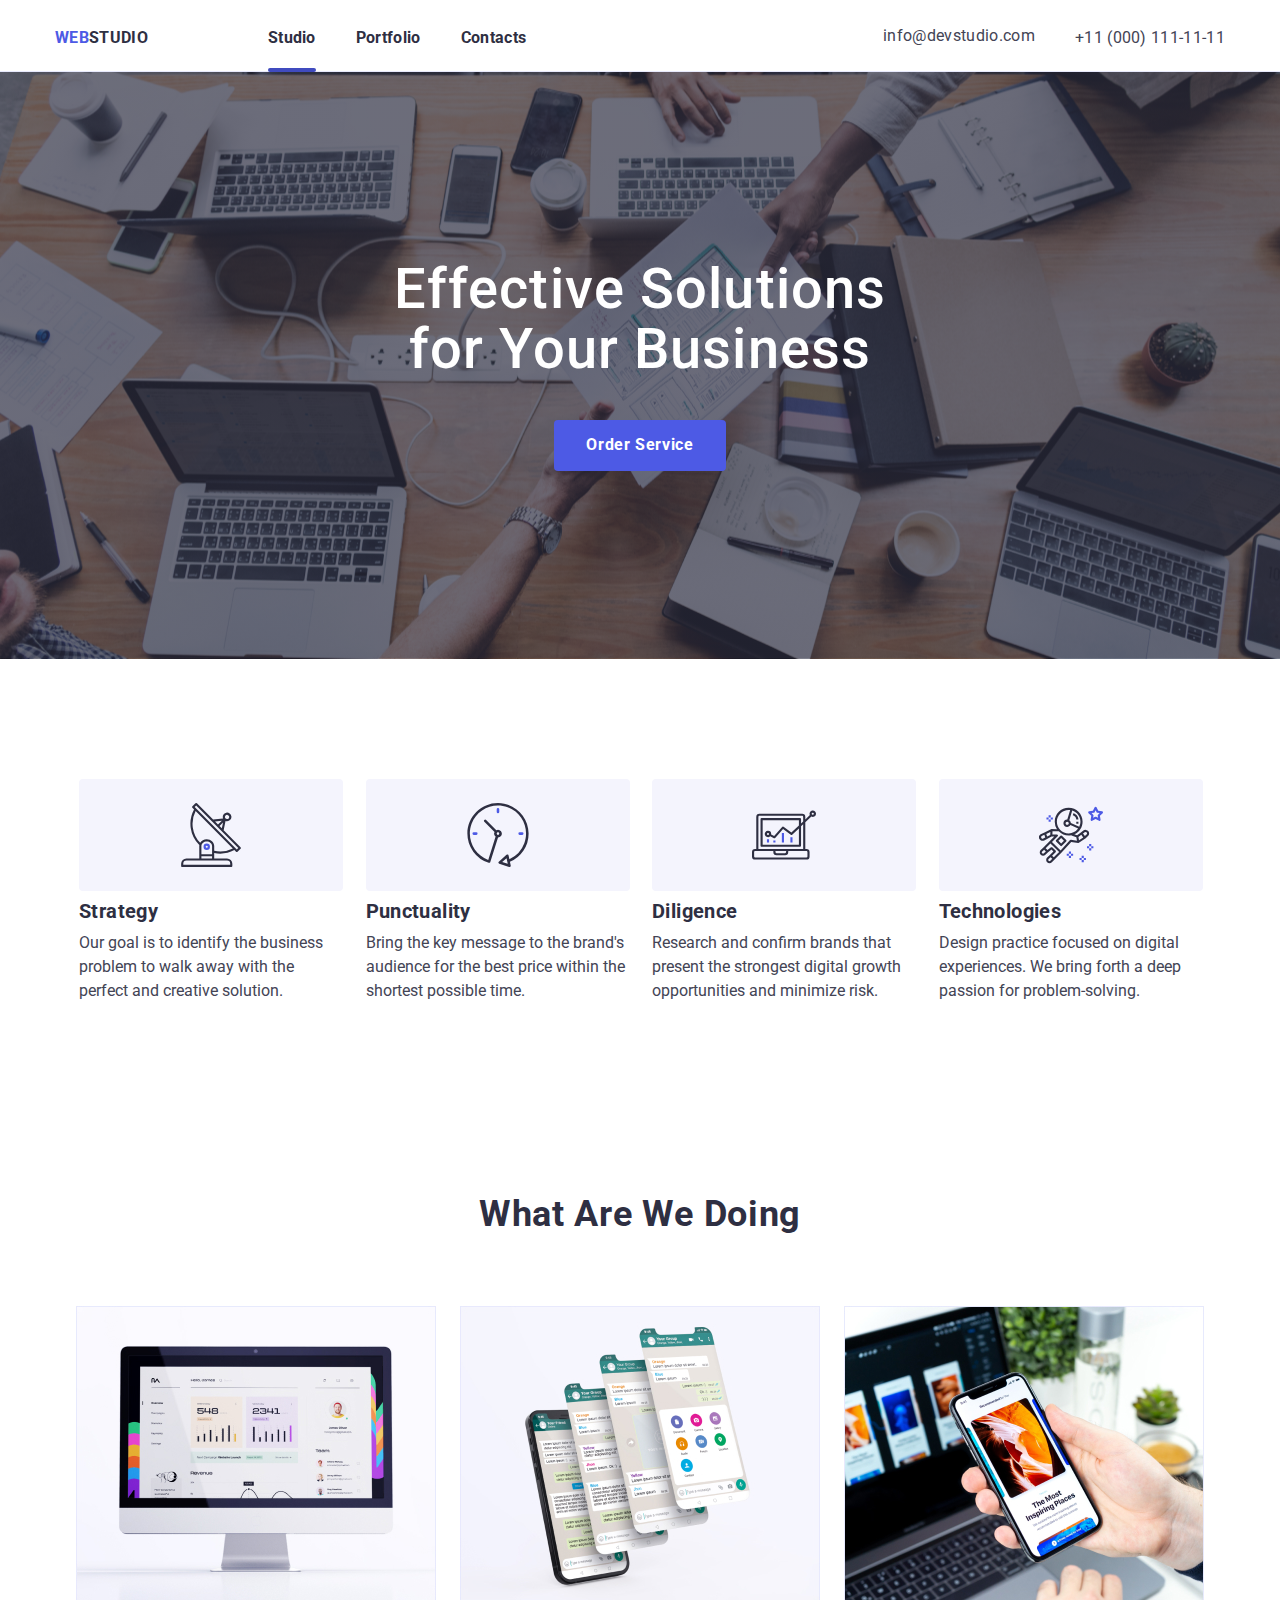
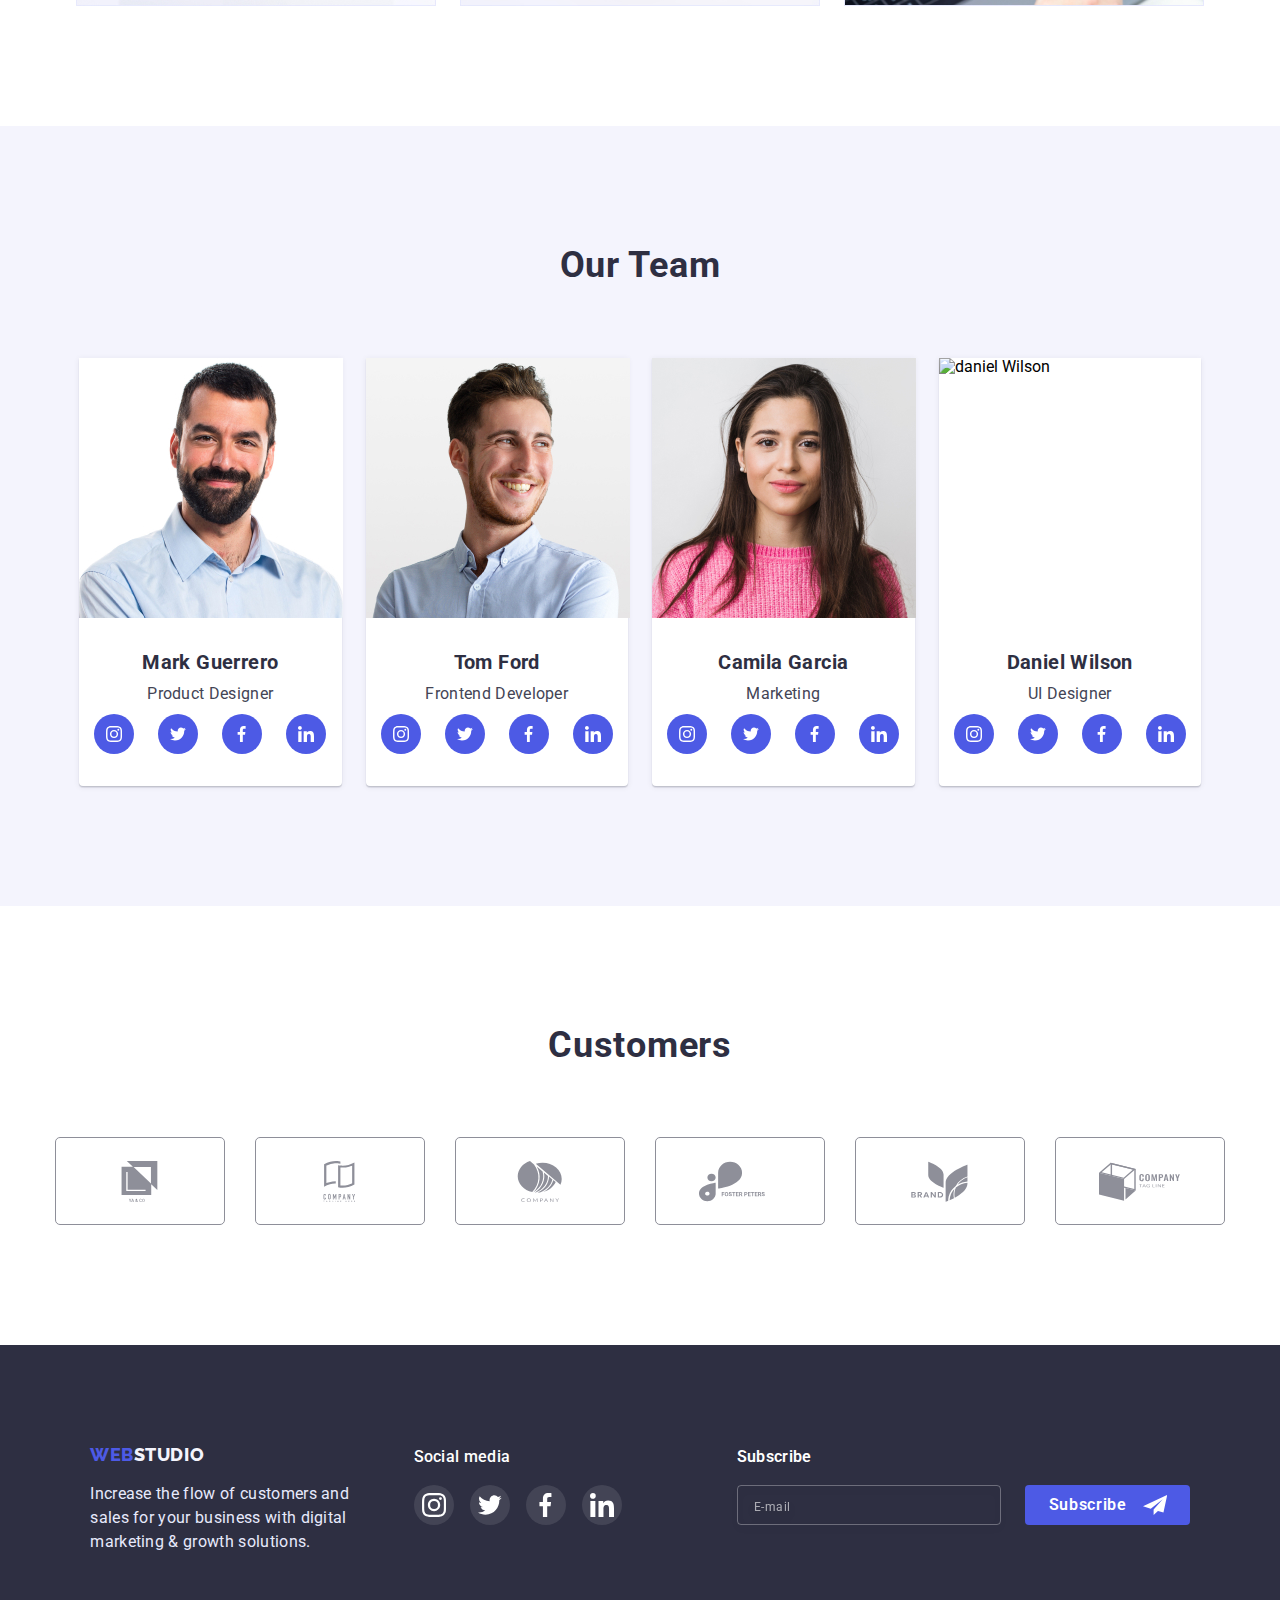
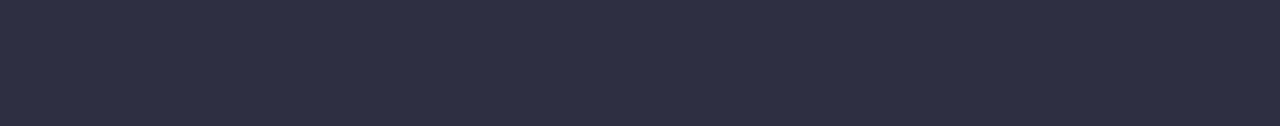
==== index.html @ 5bce0522 "add.html" ====
<!DOCTYPE html>
<html lang="en">
  <head>
    <meta charset="UTF-8" />
    <meta http-equiv="X-UA-Compatible" content="IE=edge" />
    <meta name="viewport" content="width=device-width, initial-scale=1.0" />
    <title>Web Studio</title>
    <link rel="preconnect" href="https://fonts.googleapis.com" />
    <link rel="preconnect" href="https://fonts.gstatic.com" crossorigin />
    <link
      href="https://fonts.googleapis.com/css2?family=Raleway:wght@800&family=Roboto:wght@400;500;700;900&display=swap"
      rel="stylesheet"
    />
    <link
      rel="stylesheet"
      href="https://cdnjs.cloudflare.com/ajax/libs/modern-normalize/1.1.0/modern-normalize.min.css"
    />
    <link rel="stylesheet" href="./css/styles.css" />
    <link rel="stylesheet" href="./css/mobile.css" />
    <link rel="stylesheet" href="./css/tablet.css" />
    <link rel="stylesheet" href="./css/desktop.css" />
  </head>
  <body>

    <header class="header">
      <div class="container">
        <nav class="header-navigation">
          <a class="header-link link" href="">
            <span class="header-word">WEB</span>STUDIO</a
          >
          <ul class="header-list">
            <li class="header-item">
              <a class="header-link current" href="./index.html">Studio</a>
            </li>
            <li class="h-item">
              <a class="header-link" href="./portfolio.html">Portfolio</a>
            </li>
            <li class="header-items">
              <a class="header-link" href="">Contacts</a>
            </li>
          </ul>
        </nav>
        <ul class="header-list-contact">
          <li class="header-phone">
            <a class="header-mail" href="mailto:info@devstudio.com"
              >info@devstudio.com</a
            >
          </li>
          <li class="tel">
            <a class="header-tel" href="tel:+11(000)1111111"
              >+11 (000) 111-11-11</a
            >
          </li>
        </ul>

        <button type="button" class="menu-open" data-menu-open>
          <svg class="menu-open-icon" width="32" height="22">
            <use href="./img/icons.svg#icon-hamb"></use>
          </svg>
        </button>
      </div>

      <div class="mob-menu is-hidden" data-menu>
        <div class="menu-container container">
          <div class="mob-menu-top">
        <button type="button" class="menu-close" data-menu-close>
          <svg class="menu-close-icon" width="8" height="8">
            <use href="./img/icons.svg#icon-close"></use>
          </svg>
        </button>
        <nav>
        <ul class="mob-menu-list">
          <li class="mob-menu-item">
            <a class="mob-menu-link current" href="./index.html">Studio</a>
          </li>
          <li class="mob-menu-item">
            <a class="mob-menu-link" href="./portfolio.html">Portfolio</a>
          </li>
          <li class="mob-menu-items">
            <a class="mob-menu-link" href="">Contacts</a>
          </li>
        </ul>
      </nav>
    </div>

    <div class="mob-menu-bottom">
      <a class="mob-menu-tel" href="tel:+11(000)1111111"
      >+11 (000) 111-11-11</a
    >
            <a class="mob-menu-mail" href="mailto:info@devstudio.com"
              >info@devstudio.com</a
            >
          
            
            <ul class="mob-soc-list list">
              <li class="mob-soc-item">
                <a href="" class="mob-soc-link link">
                  <svg class="mob-soc-icon" width="24" height="24">
                    <use href="./img/icons.svg#icon-instagram"></use>
                  </svg>
                </a>
              </li>
              <li class="mob-soc-item">
                <a href="" class="mob-soc-link link">
                  <svg class="mob-soc-icon" width="24" height="24">
                    <use href="./img/icons.svg#icon-twitter"></use>
                  </svg>
                </a>
              </li>
              <li class="mob-soc-item">
                <a href="" class="mob-soc-link link">
                  <svg class="mob-soc-icon" width="24" height="24">
                    <use href="./img/icons.svg#icon-facebook"></use>
                  </svg>
                </a>
              </li>
              <li class="mob-soc-item">
                <a href="" class="mob-soc-link link">
                  <svg class="mob-soc-icon" width="24" height="24">
                    <use href="./img/icons.svg#icon-linkedin"></use>
                  </svg>
                </a>
              </li>
            </ul>
          </div>
      </div>
      </div>
    </header>

    <main class="main">
      <section class="main-section">
        <div class="container">
          <h1 class="main-title">Effective Solutions for Your Business</h1>
          <button class="main-button" type="button" data-modal-open>
            Order Service
          </button>
        </div>
      </section>

      <section class="section">
        <div class="container">
          <ul class="section-list">
            <li class="section-item">
              <div class="skills-icon-bg">
                <svg class="skills-icon" width="64" height="64">
                  <use href="./img/icons.svg#icon-antena"></use>
                </svg>
              </div>
              <h2 class="section-title">Strategy</h2>
              <p class="section-paragraph">
                Our goal is to identify the business problem to walk away with
                the perfect and creative solution.
              </p>
            </li>

            <li class="section-item">
              <div class="skills-icon-bg">
                <svg class="skills-icon" width="64" height="64">
                  <use href="./img/icons.svg#icon-clock"></use>
                </svg>
              </div>
              <h2 class="section-title">Punctuality</h2>
              <p class="section-paragraph">
                Bring the key message to the brand's audience for the best price
                within the shortest possible time.
              </p>
            </li>

            <li class="section-item">
              <div class="skills-icon-bg">
                <svg class="skills-icon" width="64" height="64">
                  <use href="./img/icons.svg#icon-diagram"></use>
                </svg>
              </div>
              <h2 class="section-title">Diligence</h2>
              <p class="section-paragraph">
                Research and confirm brands that present the strongest digital
                growth opportunities and minimize risk.
              </p>
            </li>

            <li class="section-item">
              <div class="skills-icon-bg">
                <svg class="skills-icon" width="64" height="64">
                  <use href="./img/icons.svg#icon-astronaut"></use>
                </svg>
              </div>
              <h2 class="section-title">Technologies</h2>
              <p class="section-paragraph">
                Design practice focused on digital experiences. We bring forth a
                deep passion for problem-solving.
              </p>
            </li>
          </ul>
        </div>
      </section>

      <section class="about">
        <div class="container">
          <h2 class="title">What are we doing</h2>
          <ul class="about-list">
            <li>
              <img
                src="./img/img1/laptop.jpg"
                alt="laptop"

                srcset="./img/img1/laptop.jpg 1x,
                ./img/imglap2x/laptop2x.jpg 2x "

                width="360"
                height="300"
              />
            </li>

            <li>
              <img
                src="./img/img2/phone.jpg"
                alt="phone"

                srcset="./img/img2/phone.jpg 1x, 
                ./img/imglap2x/mess2x.jpg 2x "

                width="360"
                height="300"
              />
            </li>

            <li>
              <img
                src="./img/img3/hand.jpg"
                alt="hand"

                srcset="./img/img3/hand.jpg 1x, 
                ./img/imglap2x/phone2x.jpg 2x "

                width="360"
                height="300"
              />
            </li>
          </ul>
        </div>
      </section>

      <section class="team">
        <div class="container">
          <h2 class="title">Our team</h2>
          <ul class="list-team">
            <li class="list-item">
              <img
                src="./img/img4/img.jpg"
                alt="Mark Guerrero"

                srcset="./img/img4/img.jpg 1x, 
                ./img/imglap2x/mark-lap2x.jpg 2x "

                width="264"
                height="260"
              />
              <div class="squady">
                <h3 class="title-item">Mark Guerrero</h3>
                <p class="title-paragraph">Product Designer</p>
                <ul class="messenger-list list">
                  <li class="messenger-item">
                    <a href="" class="messenger-link link">
                      <svg class="messenger-icon" width="16" height="16">
                        <use href="./img/icons.svg#icon-instagram"></use>
                      </svg>
                    </a>
                  </li>
                  <li class="messenger-item">
                    <a href="" class="messenger-link link">
                      <svg class="messenger-icon" width="16" height="16">
                        <use href="./img/icons.svg#icon-twitter"></use>
                      </svg>
                    </a>
                  </li>
                  <li class="messenger-item">
                    <a href="" class="messenger-link link">
                      <svg class="messenger-icon" width="16" height="16">
                        <use href="./img/icons.svg#icon-facebook"></use>
                      </svg>
                    </a>
                  </li>
                  <li class="messenger-item">
                    <a href="" class="messenger-link link">
                      <svg class="messenger-icon" width="16" height="16">
                        <use href="./img/icons.svg#icon-linkedin"></use>
                      </svg>
                    </a>
                  </li>
                </ul>
              </div>
            </li>

            <li class="list-item">
              <img
                src="./img/img5/img.jpg"
                alt="Tom Ford"

                srcset="./img/img5/img.jpg 1x, 
                ./img/imglap2x/tom-lap2x.jpg 2x "

                width="264"
                height="260"
              />
              <div class="squady">
                <h3 class="title-item">Tom Ford</h3>
                <p class="title-paragraph">Frontend Developer</p>
                <ul class="messenger-list list">
                  <li class="messenger-item">
                    <a href="" class="messenger-link link">
                      <svg class="messenger-icon" width="16" height="16">
                        <use href="./img/icons.svg#icon-instagram"></use>
                      </svg>
                    </a>
                  </li>
                  <li class="messenger-item">
                    <a href="" class="messenger-link link">
                      <svg class="messenger-icon" width="16" height="16">
                        <use href="./img/icons.svg#icon-twitter"></use>
                      </svg>
                    </a>
                  </li>
                  <li class="messenger-item">
                    <a href="" class="messenger-link link">
                      <svg class="messenger-icon" width="16" height="16">
                        <use href="./img/icons.svg#icon-facebook"></use>
                      </svg>
                    </a>
                  </li>
                  <li class="messenger-item">
                    <a href="" class="messenger-link link">
                      <svg class="messenger-icon" width="16" height="16">
                        <use href="./img/icons.svg#icon-linkedin"></use>
                      </svg>
                    </a>
                  </li>
                </ul>
              </div>
            </li>

            <li class="list-item">
              <img
                src="./img/img6/img.jpg"
                alt="Camila Garcia"

                srcset="./img/img6/img.jpg 1x, 
                ./img/imglap2x/camila-lap2x.jpg 2x "

                width="264"
                height="260"
              />
              <div class="squady">
                <h3 class="title-item">Camila Garcia</h3>
                <p class="title-paragraph">Marketing</p>
                <ul class="messenger-list list">
                  <li class="messenger-item">
                    <a href="" class="messenger-link link">
                      <svg class="messenger-icon" width="16" height="16">
                        <use href="./img/icons.svg#icon-instagram"></use>
                      </svg>
                    </a>
                  </li>
                  <li class="messenger-item">
                    <a href="" class="messenger-link link">
                      <svg class="messenger-icon" width="16" height="16">
                        <use href="./img/icons.svg#icon-twitter"></use>
                      </svg>
                    </a>
                  </li>
                  <li class="messenger-item">
                    <a href="" class="messenger-link link">
                      <svg class="messenger-icon" width="16" height="16">
                        <use href="./img/icons.svg#icon-facebook"></use>
                      </svg>
                    </a>
                  </li>
                  <li class="messenger-item">
                    <a href="" class="messenger-link link">
                      <svg class="messenger-icon" width="16" height="16">
                        <use href="./img/icons.svg#icon-linkedin"></use>
                      </svg>
                    </a>
                  </li>
                </ul>
              </div>
            </li>

            <li class="list-item">
              <img
                src="./img/img7/img-2.jpg"
                alt="daniel Wilson"

                srcset="./img/img7/img.jpg 1x, 
                ./img/imglap2x/daniel-lap2x.jpg 2x "

                width="264"
                height="260"
              />
              <div class="squady">
                <h3 class="title-item">Daniel Wilson</h3>
                <p class="title-paragraph">UI Designer</p>
                <ul class="messenger-list list">
                  <li class="messenger-item">
                    <a href="" class="messenger-link link">
                      <svg class="messenger-icon" width="16" height="16">
                        <use href="./img/icons.svg#icon-instagram"></use>
                      </svg>
                    </a>
                  </li>
                  <li class="messenger-item">
                    <a href="" class="messenger-link link">
                      <svg class="messenger-icon" width="16" height="16">
                        <use href="./img/icons.svg#icon-twitter"></use>
                      </svg>
                    </a>
                  </li>
                  <li class="messenger-item">
                    <a href="" class="messenger-link link">
                      <svg class="messenger-icon" width="16" height="16">
                        <use href="./img/icons.svg#icon-facebook"></use>
                      </svg>
                    </a>
                  </li>
                  <li class="messenger-item">
                    <a href="" class="messenger-link link">
                      <svg class="messenger-icon" width="16" height="16">
                        <use href="./img/icons.svg#icon-linkedin"></use>
                      </svg>
                    </a>
                  </li>
                </ul>
              </div>
            </li>
          </ul>
        </div>
      </section>
      <section class="customers">
        <div class="container">
          <h2 class="title">Customers</h2>
          <ul class="customers-list list">
            <li class="customers-item">
              <a href="" class="customers-link link">
                <svg class="customers-icon" width="104" height="56">
                  <use href="./img/icons.svg#icon-customers1"></use>
                </svg>
              </a>
            </li>
            <li class="customers-item">
              <a href="" class="customers-link link">
                <svg class="customers-icon" width="104" height="56">
                  <use href="./img/icons.svg#icon-customers2"></use>
                </svg>
              </a>
            </li>
            <li class="customers-item">
              <a href="" class="customers-link link">
                <svg class="customers-icon" width="104" height="56">
                  <use href="./img/icons.svg#icon-customers3"></use>
                </svg>
              </a>
            </li>
            <li class="customers-item">
              <a href="" class="customers-link link">
                <svg class="customers-icon" width="104" height="56">
                  <use href="./img/icons.svg#icon-customers4"></use>
                </svg>
              </a>
            </li>
            <li class="customers-item">
              <a href="" class="customers-link link">
                <svg class="customers-icon" width="104" height="56">
                  <use href="./img/icons.svg#icon-customers5"></use>
                </svg>
              </a>
            </li>
            <li class="customers-item">
              <a href="" class="customers-link link">
                <svg class="customers-icon" width="104" height="56">
                  <use href="./img/icons.svg#icon-customers6"></use>
                </svg>
              </a>
            </li>
          </ul>
        </div>
      </section>
    </main>

    <footer class="footer">
      <div class="container footer-container">
        <div class="footer-content">
          <a class="footer-link link" href="">
            <span class="footer-word">WEB</span>STUDIO</a
          >
          <p class="footer-paragraph">
            Increase the flow of customers and sales for your business with
            digital marketing & growth solutions.
          </p>
        </div>

        <div class="footer-icon">
          <p class="footer-messenger-paragraph">Social media</p>
          <ul class="footer-messenger-list list">
            <li class="footer-messenger-item">
              <a href="" class="footer-messenger-link link">
                <svg class="footer-messenger-icon" width="24" height="24">
                  <use href="./img/icons.svg#icon-instagram"></use>
                </svg>
              </a>
            </li>
            <li class="footer-messenger-item">
              <a href="" class="footer-messenger-link link">
                <svg class="footer-messenger-icon" width="24" height="24">
                  <use href="./img/icons.svg#icon-twitter"></use>
                </svg>
              </a>
            </li>
            <li class="footer-messenger-item">
              <a href="" class="footer-messenger-link link">
                <svg class="footer-messenger-icon" width="24" height="24">
                  <use href="./img/icons.svg#icon-facebook"></use>
                </svg>
              </a>
            </li>
            <li class="footer-messenger-item">
              <a href="" class="footer-messenger-link link">
                <svg class="footer-messenger-icon" width="24" height="24">
                  <use href="./img/icons.svg#icon-linkedin"></use>
                </svg>
              </a>
            </li>
          </ul>
        </div>

        <form class="online-form">
          <p class="footer-input-paragraph">Subscribe</p>

          <div class="footer-btn">
          <input
            type="email"
            class="online-input"
            name="online-text"
            placeholder="E-mail"
            required
          />

          <button type="submit" class="online-button">
            Subscribe

            <svg class="footer-inprut-icon" width="24" height="24">
              <use href="./img/icons.svg#icon-send"></use>
            </svg>
          </button>
        </div>
        </form>
      </div>
    </footer>

    <div class="backdrop is-hidden" data-modal>
      <div class="modal">
        <button type="button" class="modal-close" data-modal-close>
          <svg class="backdrop-icon" width="8" height="8">
            <use href="./img/icons.svg#icon-close"></use>
          </svg>
        </button>

        <p class="modal-title">Leave your contacts and we will call you back</p>

        <form class="modal-form">
          <div class="modal-field">
            <label for="username" class="input-text">Name</label>
            <div class="input-wrap">
              <input
                type="text"
                class="modal-input"
                name="username"
                placeholder=""
                required
                id="username"
              />
              <svg class="input-icon" width="18" height="18">
                <use href="./img/icons.svg#icon-name"></use>
              </svg>
            </div>
          </div>

          <div class="modal-field">
            <label for="userphone" class="input-text">Phone</label>
            <div class="input-wrap">
              <input
                type="tel"
                class="modal-input"
                name="userphone"
                placeholder=""
                required
                id="userphone"
              />
              <svg class="input-icon" width="18" height="18">
                <use href="./img/icons.svg#icon-phone"></use>
              </svg>
            </div>
          </div>

          <div class="modal-field">
            <label for="usermail" class="input-text">Email</label>
            <div class="input-wrap">
              <input
                type="email"
                class="modal-input"
                name="usermail"
                placeholder=""
                id="usermail"
              />
              <svg class="input-icon" width="18" height="18">
                <use href="./img/icons.svg#icon-mail"></use>
              </svg>
            </div>
          </div>

          <label for="usermail" class="input-text">Comment</label>
          <textarea
            name="usercomment"
            id="usercomment"
            class="input-comment"
            placeholder="Text input"
          ></textarea>

          <input
            type="checkbox"
            name="privacy"
            id="privacy"
            value="true"
            class="input-check visually-hidden"
          />
          <label for="privacy" class="check-text">
            <span>
              <svg class="check-icon" width="10" height="8">
                <use href="./img/icons.svg#icon-mark"></use>
              </svg>
            </span>
            I accept the terms and conditions of the&nbsp;
            <a href="" class="input-href">Privacy Policy</a></label
          >

          <button type="submit" class="input-button">Send</button>
        </form>
      </div>
    </div>
    <script src="./js/modal.js"></script>
    <script src=".//js/menu.js"></script>
  </body>
</html>
---- css/styles.css ----
:root {
  --title-color: #2e2f42;
  --link-color: #4d5ae5;
  --main-color: #ffffff;
  --header-color: #434455;
  --background-color: #f4f4fd;
  --paragraph-color: #e7e9fc;
  --b-color: #404bbf;
}

body {
  font-family: "Roboto", sans-serif;
  background: var(--main-color);
}
h1,
h2,
h3,
h4,
h5,
h6,
p {
  margin: 0px;
}

ul,
ol,
li {
  margin: 0px;
  padding-left: 0px;
}
li {
  flex-basis: auto;
}
img {
  display: block;
}
.container {
  /* width: 1158px; */
  margin: 0 auto;
  padding: 0 15px;
}
.list {
  list-style: none;
  display: flex;
  justify-content: center;
  gap: 24px;
}
.snap {
  list-style: none;
  display: flex;
  justify-content: center;
  gap: 24px;
  margin-bottom: 72px;
}
.no-scrolle {
  overflow: hidden;
}

.link {
  /* margin-right: 76px; */
  text-decoration: none;
}

/* ------------Header-------------- */
.header {
  height: 72px;
  border: 0px;
  border-bottom: 1px solid var(--paragraph-color);
  padding-top: 24px;
  padding-bottom: 24px;
}
.header-navigation {
  margin-right: auto;
  display: flex;
  align-items: center;
}
.header > .container {
  display: flex;
  align-items: center;
}
.header-link {
  font-weight: 700;
  font-size: 16px;
  line-height: 1.5;
  letter-spacing: 0.02em;
  color: var(--title-color);
  display: flex;
  align-items: center;
  text-decoration: none;
  transition: color 250ms linear;
  position: relative;
}
.current {
  color: var(--b-color);
}
.header-link.current::after {
  content: "";
  position: absolute;
  width: 100%;
  height: 4px;
  background-color: var(--b-color);
  left: 0;
  bottom: -24px;
  border-radius: 2px;
}
.header-link:hover,
.header-link:focus {
  color: var(--link-color);
}
.header-word {
  color: var(--link-color);
}

.header-list {
  display: none;
}
.header-phone {
  display: none;
}
.tel {
  display: none;
}

.menu-open-icon {
  stroke: #2e2f42;
}
.menu-open {
  width: 32px;
  height: 22px;
  padding: 0;
  background-color: transparent;
  border: none;
}

/* ----------------mob-menu--------- */

.mob-menu {
  width: 100vw;
  height: 100vh;
  background-color: #fff;
  position: fixed;
  top: 0;
  z-index: 1;
  padding-top: 40px;
  padding-bottom: 40px;
  padding-left: 40px;
}
.menu-container {
  height: 100%;
  display: flex;
  flex-direction: column;
  justify-content: space-between;
  overflow: auto;
}
.menu-close {
  width: 24px;
  height: 24px;
  border-radius: 50%;
  background-color: #e7e9fc;
  border: 1px solid rgba(0, 0, 0, 0.1);
  display: flex;
  align-items: center;
  justify-content: center;
  margin-left: auto;
  margin-bottom: 16px;
}

.mob-menu-list {
  list-style: none;
}
.mob-menu-item:not(last-child) {
  margin-bottom: 40px;
}
.mob-menu-link {
  text-decoration: none;
  font-weight: 700;
  font-size: 36px;
  line-height: 1.11;
  letter-spacing: 0.02em;
  color: #2e2f42;
}
.mob-menu-items:hover {
  background-color: #4d5ae5;
}

.mob-menu-mail {
  font-weight: 500;
  font-size: 20px;
  line-height: calc(24 / 20);
  letter-spacing: 0.02em;
  color: #434455;
  margin-bottom: 48px;
  text-decoration: none;
}
.mob-menu-tel {
  font-weight: 700;
  font-size: 26px;
  line-height: calc(40 / 36);
  color: #4d5ae5;
  text-decoration: none;
  display: block;
  margin-bottom: 40px;
}
.mob-soc-list {
  margin-top: 48px;
  gap: 56px;
  justify-content: space-between;
}

.mob-soc-item {
  height: 27px;
}
.mob-soc-link {
  width: 100%;
  height: 100%;
  background-color: #4d5ae5;
  border-radius: 50%;
  display: flex;
  align-items: center;
  justify-content: center;
  transition: background-color 250ms linear;
}

.mob-soc-icon {
  height: 15px;
  fill: #f4f4fd;
}

/* ---------Main----------- */

.main-section {
  background: var(--title-color);
  background-image: linear-gradient(
      rgba(46, 47, 66, 0.7),
      rgba(46, 47, 66, 0.7)
    ),
    url(../img/imgmob/bag-mob.jpg);
  padding-top: 112px;
  padding-bottom: 112px;

  /* padding-top: 188px;
  padding-bottom: 188px; */
  background-repeat: no-repeat;
  background-position: center;
}

@media (min-device-pixel-ratio: 2),
  (min-resolution: 192dpi),
  (min-resolution: 2dppx) {
  .main-section {
    background-image: linear-gradient(
        rgba(46, 47, 66, 0.7),
        rgba(46, 47, 66, 0.7)
      ),
      url(../img/imgmob2x/bag-mob2x.jpg);
  }
}

.main-title {
  font-weight: 500;
  font-size: 29px;
  line-height: 1.11;
  /* font-size: 56px;
  line-height: 1.07; */
  text-align: center;
  letter-spacing: 0.02em;
  color: var(--main-color);
  margin-bottom: 72px;
  /* margin-bottom: 48px; */
  outline: 1px;
  max-width: 318px;
  /* max-width: 496px; */
  margin: 0 auto;
}
.main-button {
  font-family: inherit;
  font-weight: 700;
  font-size: 16px;
  line-height: 1.18;
  display: block;
  letter-spacing: 0.04em;
  cursor: pointer;
  color: var(--main-color);
  background: var(--link-color);
  border-radius: 4px;
  border: none;
  padding: 16px 32px;
  min-width: 170px;
  margin: 72px auto 0;
  transition: background-color 250ms linear;
}
.main-button:hover,
.main-button:focus {
  background-color: var(--b-color);
}

/* -----------Section------------ */

.section {
  padding-top: 96px;
  padding-bottom: 96px;
}
.section > .conteiner {
  width: 426px;
}
.section-list {
  list-style: none;
  display: flex;
  flex-wrap: wrap;
  justify-content: center;
  gap: 24px;
}
.section-item {
  width: 100%;
}

.section-title {
  font-weight: 700;
  font-size: 20px;
  line-height: 1.2;
  letter-spacing: 0.02em;
  color: var(--title-color);
  margin-bottom: 8px;
  text-align: center;
}
.section-paragraph:not(last-child) {
  font-size: 16px;
  line-height: 1.5;
  color: var(--header-color);
  display: flex;
  margin: 0 auto;
  margin-bottom: 72px;
}
.skills-icon-bg {
  background: var(--background-color);
  border-radius: 4px;
  width: 264px;
  height: 112px;
  gap: 24px;
  display: flex;
  align-items: center;
  justify-content: center;
  margin-bottom: 8px;
  display: none;
}

/* --------------About------------- */
.about {
  display: none;
  padding-top: 0px;
  padding-bottom: 120px;
}
.about-list {
  list-style: none;
  display: flex;
  justify-content: center;
  gap: 24px;
}

/* ---------------------Team----------------- */

.team {
  background: var(--background-color);
  list-style: none;
  padding-top: 96px;
  padding-bottom: 128px;
  /* padding-top: 120px;
  padding-bottom: 120px; */
}

.list-item {
  background-color: var(--main-color);
  list-style: none;
  box-shadow: 0px 1px 6px rgba(46, 47, 66, 0.08),
    0px 1px 1px rgba(46, 47, 66, 0.16), 0px 2px 1px rgba(46, 47, 66, 0.08);
  border-radius: 0px 0px 4px 4px;
  width: 100%;
}
.list-team {
  list-style: none;
  display: flex;
  flex-wrap: wrap;
  justify-content: center;
  gap: 24px;
}
.team > .container {
  width: 294px;
}
.squady {
  padding-top: 32px;
  padding-bottom: 32px;
}
.title {
  font-weight: 700;
  font-size: 36px;
  line-height: 1.1;
  text-align: center;
  letter-spacing: 0.02em;
  text-transform: capitalize;
  color: var(--title-color);
  margin-bottom: 72px;
  padding-left: 0px;
}
.title-item {
  font-weight: 700;
  font-size: 20px;
  line-height: 1.2;
  text-align: center;
  letter-spacing: 0.02em;
  color: var(--title-color);
}
.title-paragraph {
  font-size: 16px;
  line-height: 1.5;
  text-align: center;
  letter-spacing: 0.02em;
  color: var(--header-color);
  margin-top: 8px;
  margin-bottom: 8px;
}
.messenger-list {
  display: flex;
  justify-content: center;
  gap: 24px;
}
.messenger-item {
  width: 40px;
  height: 40px;
}
.messenger-link {
  width: 100%;
  height: 100%;
  background-color: var(--link-color);
  border-radius: 50%;
  display: flex;
  align-items: center;
  justify-content: center;
  transition: background-color 250ms linear;
}
.messenger-icon {
  fill: var(--main-color);
}
.messenger-link:hover,
.messenger-link:focus {
  background-color: var(--b-color);
}

/* ------------------Customers---------------- */

.customers {
  padding-top: 84px;
  padding-bottom: 84px;
  /* padding-top: 120px;
  padding-bottom: 120px; */
}
.customers-list {
  display: flex;
  flex-wrap: wrap;
  justify-content: space-between;
  gap: 24px;
}
.customers-item {
  width: calc((100% - 30px) / 2);
  /* width: calc((100% - 88px / 6)); */
  height: 88px;
}
.customers-link {
  width: 100%;
  height: 100%;
  border: 1px solid #8e8f99;
  border-radius: 5px;
  display: flex;
  align-items: center;
  justify-content: center;
  fill: #8e8f99;
  transition: border-color 250ms linear, fill 250ms linear;
}
.customers-icon {
  width: 81px;
  height: 41px;
}
.customers-link:hover,
.customers-link:focus {
  border-color: var(--b-color);
  fill: var(--b-color);
}

/* ----------------Footer--------------- */

.footer {
  background: var(--title-color);
  padding-top: 96px;
  padding-bottom: 96px;
  /* padding-top: 100px;
  padding-bottom: 100px; */
  border-style: 5 px dotted;
}
.footer > .container {
  display: flex;
  flex-wrap: wrap;
}
.footer-content {
  max-width: 264px;
  margin-bottom: 72px;
  margin-left: auto;
  margin-right: auto;
}
.footer-link {
  font-family: "Raleway", sans-serif;
  font-style: normal;
  font-weight: 800;
  font-size: 18px;
  line-height: 1.16;
  display: flex;
  align-items: center;
  justify-content: center;
  letter-spacing: 0.03em;
  text-transform: uppercase;
  color: var(--background-color);
  margin-bottom: 16px;
  transition: color 250ms linear;
  display: flex;
  align-items: center;
  justify-content: center;
}
.footer-paragraph {
  font-size: 16px;
  line-height: 1.5;
  letter-spacing: 0.02em;
  color: var(--paragraph-color);
  width: 264px;
}
.footer-link:hover,
.footer-link:focus {
  color: var(--link-color);
}
.footer-word {
  color: var(--link-color);
}
.footer-icon {
  justify-content: center;
  margin-bottom: 72px;
  margin-left: auto;
  margin-right: auto;
  gap: 24px;
}
.footer-messenger-paragraph {
  font-weight: 500;
  font-size: 16px;
  line-height: 24px;
  letter-spacing: 0.02em;
  color: var(--main-color);
  margin-bottom: 16px;
  display: flex;
  align-items: center;
  justify-content: center;
}
.footer-messenger-list {
  gap: 16px;
}
.footer-messenger-item {
  width: 40px;
  height: 40px;
}
.footer-messenger-link {
  width: 100%;
  height: 100%;
  background-color: rgba(255, 255, 255, 0.1);
  border-radius: 50%;
  display: flex;
  align-items: center;
  justify-content: center;
  transition: background-color 250ms linear;
}
.footer-messenger-icon {
  fill: var(--main-color);
}
.footer-messenger-link:hover,
.footer-messenger-link:focus {
  background-color: #31d0aa;
}
.online-form {
  justify-content: center;
  margin-left: auto;
  margin-right: auto;
  /* margin-left: 80px; */
}

.footer-input-paragraph {
  font-weight: 600;
  font-size: 16px;
  line-height: 1.5;
  letter-spacing: 0.02em;
  color: var(--main-color);
  margin-bottom: 16px;
  gap: 16px;
  display: flex;
  align-items: center;
  justify-content: center;
}
.online-input {
  width: 300px;
  height: 40px;
  border: 1px solid rgba(255, 255, 255, 0.3);
  filter: drop-shadow(0px 4px 4px rgba(0, 0, 0, 0.15));
  border-radius: 4px;
  background-color: transparent;
  outline: none;
  padding-left: 16px;
  color: var(--paragraph-color);
  margin-bottom: 16px;
}
.online-input::placeholder {
  font-weight: 400;
  font-size: 12px;
  line-height: 2;
  letter-spacing: 0.04em;
  color: rgba(255, 255, 255, 0.6);
}
.online-button {
  margin-left: 75px;
  width: 165px;
  height: 40px;
  padding: 8px 24px;
  overflow: none;
  background-color: var(--link-color);
  border: 0;
  border-radius: 4px;
  font-weight: 600;
  font-size: 16px;
  line-height: 1.5;
  letter-spacing: 0.04em;
  color: var(--main-color);
  text-align: left;
  transition: background-color 250ms linear;
}
.footer-inprut-icon {
  position: absolute;
  margin-left: 16px;
  fill: var(--main-color);
}
.online-button:hover,
.online-button:focus {
  background-color: var(--b-color);
}

.button-list .prev {
  font-family: inherit;
  font-weight: 500;
  font-size: 16px;
  line-height: 1.5;
  align-items: center;
  text-align: center;
  cursor: pointer;
  letter-spacing: 0.04em;
  color: var(--main-color);
  background: var(--link-color);
  border: 1px solid var(--paragraph-color);
  border-radius: 4px;
  padding: 12px 24px;
}
.prev {
  font-family: inherit;
  font-weight: 500;
  font-size: 16px;
  line-height: 1.5;
  align-items: center;
  text-align: center;
  cursor: pointer;
  letter-spacing: 0.04em;
  color: var(--main-color);
  background: var(--link-color);
  border: 1px solid var(--paragraph-color);
  border-radius: 4px;
  padding: 12px 24px;
  transition: background-color 250ms linear, box-shadow 250ms linear;
}
.prev:hover,
.prev:focus {
  background-color: var(--link-color);
  background-color: var(--b-color);
  box-shadow: 0px 4px 4px rgba(0, 0, 0, 0.15);
}
.next {
  font-family: inherit;
  font-weight: 500;
  font-size: 16px;
  line-height: 1.5;
  cursor: pointer;
  letter-spacing: 0.04em;
  color: var(--link-color);
  background: var(--background-color);
  border: 1px solid var(--paragraph-color);
  border-radius: 4px;
  padding: 12px 24px;
  transition: color 250ms linear, background-color 250ms linear,
    box-shadow 250ms linear;
}
.next:hover,
.next:focus {
  background-color: var(--b-color);
  color: var(--main-color);
  box-shadow: 0px 4px 4px rgba(0, 0, 0, 0.15);
}
.s-container {
  padding-top: 96px;
  padding-bottom: 120px;
}
.topic {
  font-weight: 700;
  font-size: 20px;
  line-height: 1.2;
  letter-spacing: 0.02em;
  color: var(--title-color);
}
.list-items {
  list-style: none;
  display: flex;
  flex-wrap: wrap;
  gap: 48px 24px;
}
.list-box {
  border: 0, 5px solid var(--paragraph-color);
  width: 360px;
  box-shadow: 0px 1px 6px rgba(46, 47, 66, 0.08);
  transition: box-shadow 250ms linear, transform 230ms linear;
}
.list-box:hover .top-text {
  transform: translateY(0);
  box-shadow: 0px 1px 6px rgba(46, 47, 66, 0.08),
    0px 1px 1px rgba(46, 47, 66, 0.16), 0px 2px 1px rgba(46, 47, 66, 0.08);
}
.list-box:hover {
  transform: translateY(0);
  box-shadow: 0px 1px 6px rgba(46, 47, 66, 0.08),
    0px 1px 1px rgba(46, 47, 66, 0.16), 0px 2px 1px rgba(46, 47, 66, 0.08);
}
.img-top-text {
  position: relative;
  overflow: hidden;
}
.top-text {
  position: absolute;
  top: 0;
  font-size: 16px;
  font-weight: 500;
  line-height: 24px;
  color: var(--background-color);
  padding: 40px;
  background-color: #4d5ae5e0;
  height: 100%;
  transform: translateY(100%);
  transition: transform 250ms linear;
  overflow: auto;
}
.topic-item {
  padding: 32px 16px 32px 16px;
  border: 1px solid var(--paragraph-color);
  border-top: none;
}
.item {
  font-size: 16px;
  line-height: 1.5;
  letter-spacing: 0.02em;
  color: var(--header-color);
  margin-top: 8px;
}
.visually-hidden {
  position: absolute;
  white-space: nowrap;
  width: 1px;
  height: 1px;
  overflow: hidden;
  border: 0;
  padding: 0;
  clip: rect(0 0 0 0);
  clip-path: inset(50%);
  margin: -1px;
}
.backdrop {
  position: fixed;
  top: 0;
  width: 100%;
  height: 100%;
  background-color: rgba(46, 47, 66, 0.4);
  transition: opacity 250ms linear, visibility 250ms linear;
}
.modal {
  position: absolute;
  top: 40%;
  left: 39%;
  width: 310px;
  height: 584px;
  min-height: 600px;
  background-color: #fcfcfc;
  border-radius: 4px;
  transform: translate(-50%, -50%) scale(1) rotate(360deg);
  transition: transform 250ms linear;
  padding: 24px;
}
.backdrop.is-hidden .modal {
  transform: translate(-50%, -50%) scale(0) rotate(0);
}
.modal-close {
  display: block;
  margin-left: auto;
  width: 24px;
  height: 24px;
  background-color: var(--paragraph-color);
  border-radius: 50%;
  border: 1px solid rgba(0, 0, 0, 0.1);
  display: flex;
  align-items: center;
  justify-content: center;
  cursor: pointer;
  transition: background-color 250ms linear, color 250ms linear;
}
.backdrop-icon {
  width: 8px;
  height: 8px;
}
.modal-close:hover,
.modal-close:focus {
  background-color: var(--b-color);
  fill: var(--main-color);
}

.is-hidden {
  opacity: 0;
  visibility: hidden;
  pointer-events: none;
}
.modal-title {
  font-weight: 600;
  font-size: 16px;
  text-align: center;
  color: var(--title-color);
  margin-bottom: 16px;
  margin-top: 24px;
}
.modal-input {
  width: 100%;
  height: 40px;
  background-color: transparent;
  border: 1px solid rgba(33, 33, 33, 0.2);
  border-radius: 4px;
  outline: none;
  transition: border 250ms linear;
  padding-left: 38px;
}

.input-comment {
  width: 100%;
  height: 120px;
  background-color: transparent;
  border: 1px solid rgba(33, 33, 33, 0.2);
  border-radius: 4px;
  outline: none;
  transition: border 250ms linear;
  padding-top: 8px;
  padding-left: 16px;
  resize: none;
}
.input-comment::placeholder {
  display: block;
  font-weight: 400;
  font-size: 12px;
  line-height: 1.33;
  letter-spacing: 0.04em;
  color: rgba(117, 117, 117, 0.5);
}
.modal-input:focus {
  border: 1px solid var(--link-color);
}
.modal-input:focus + .input-icon {
  fill: var(--link-color);
}

.input-comment:focus {
  border: 1px solid var(--link-color);
}
.modal-input::placeholder {
  height: 16px;
  padding-left: 16px;
  padding-top: 8px;
  font-weight: 400;
  font-size: 12px;
  letter-spacing: 0.04em;
  color: rgba(117, 117, 117, 0.5);
}

.modal-field {
  margin-bottom: 8px;
}
.input-button {
  font-family: inherit;
  font-weight: 600;
  font-size: 16px;
  line-height: 1.5;
  display: block;
  align-items: center;
  text-align: center;
  letter-spacing: 0.04em;
  cursor: pointer;
  color: var(--main-color);
  background: var(--link-color);
  box-shadow: 0px 4px 4px rgba(0, 0, 0, 0.15);
  border-radius: 4px;
  border: none;
  padding: 16px 32px;
  min-width: 170px;
  margin: 30px auto 0;
  resize: none;
  transition: background-color 250ms linear;
}
.input-button:hover,
.input-button:focus {
  background-color: var(--b-color);
}
.input-text {
  display: inline-block;
  margin-bottom: 4px;
  font-size: 12px;
  color: #8e8f99;
}
.input-wrap {
  position: relative;
}
.input-icon {
  position: absolute;
  left: 19px;
  top: 50%;
  transform: translateY(-50%);
  fill: var(--title-color);
}
.check-text {
  font-size: 9px;
  line-height: 1.33;
  letter-spacing: 0.04em;
  display: inline;
  align-items: center;
  color: #757575;
  padding-top: 16px;
}
.input-href {
  color: #4d5ae5;
}

.check-text span {
  width: 16px;
  height: 16px;
  border: 1.25px solid #2e2f42;
  border-radius: 2px;
  margin-right: 8px;
  display: inline;
  align-items: center;
  justify-content: center;
  fill: transparent;
}
.input-check:checked + .check-text span {
  background: var(--b-color);
  border: none;
  fill: var(--background-color);
}
---- css/mobile.css ----
@media screen and (min-width: 480px) {
  .container {
    width: 428px;
  }

  .main-title {
    font-size: 36px;
  }

  .modal {
    width: 392px;
    left: 50%;
    top: 50%;
  }
  .check-text {
    font-size: 12px;
  }

  .mob-menu-tel {
    font-size: 36px;
  }
  .mob-soc-item {
    width: 40px;
    height: 40px;
  }
  .mob-soc-icon {
    height: 24px;
  }
  .online-input {
    width: 396px;
  }
  .online-button {
    margin-left: 131px;
  }
}
---- css/tablet.css ----
@media screen and (min-width: 768px) {
  .container {
    width: 768px;
  }

  /* ---------------Header-------------- */

  .link {
    margin-right: 120px;
  }
  .header-link {
    font-weight: 700;
    font-size: 16px;
    line-height: 1.5;
    letter-spacing: 0.02em;
    color: var(--title-color);
    display: flex;
    align-items: center;
    text-decoration: none;
    transition: color 250ms linear;
    position: relative;
  }
  .header-link.current::after {
    bottom: -18px;
  }
  .header-list {
    display: flex;
    align-items: center;
    gap: 40px;
    text-decoration: none;
  }
  .header-list-contact {
    display: block;
    align-items: center;
    text-decoration: none;
  }
  .h-item {
    list-style: none;
    display: flex;
  }
  .header-item {
    list-style: none;
    display: flex;
  }
  .header-items {
    list-style: none;
    display: flex;
  }
  .header-phone {
    list-style: none;
    display: flex;
    margin-bottom: 4px;
  }
  .tel {
    list-style: none;
    display: flex;
  }

  .header-mail,
  .header-tel {
    font-weight: 400;
    font-size: 12px;
    line-height: calc(16 / 12);
    letter-spacing: 0.04em;
    color: #434455;
    text-decoration: none;
    transition: color 250ms linear;
  }

  .header-mail:hover,
  .header-mail:focus {
    color: var(--link-color);
  }
  .header-tel:hover,
  .header-tel:focus {
    color: var(--link-color);
  }

  /* ------------mob-menu */

  .menu-open {
    display: none;
  }
  .mob-menu {
    display: none;
  }

  /* ---------------Main---------------- */

  .main-section > .container {
    width: 768px;
  }
  .main-section {
    padding-top: 112px;
    padding-bottom: 108px;
    background-image: linear-gradient(
        rgba(46, 47, 66, 0.7),
        rgba(46, 47, 66, 0.7)
      ),
      url(../img/imgtab/bag-tab.jpg);
  }

  @media (min-device-pixel-ratio: 2),
    (min-resolution: 192dpi),
    (min-resolution: 2dppx) {
    .main-section {
      background-image: linear-gradient(
          rgba(46, 47, 66, 0.7),
          rgba(46, 47, 66, 0.7)
        ),
        url(../img/imgtab2x/bag-tab2x.jpg);
    }
  }

  .main-title {
    font-size: 56px;
    line-height: 1.07;
    max-width: 496px;
  }
  /* --------------Section-------------- */

  .section {
    padding-top: 96px;
    padding-bottom: 96px;
  }

  .section > .conteiner {
    width: 766px;
  }
  .section-item {
    width: calc((100% - 30px) / 2);
  }

  .section-title {
    text-align: left;
  }

  .skills-icon-bg {
    display: none;
  }

  /* ----------About------------ */

  .about {
    display: none;
  }

  /* -------------Team------------ */
  .team {
    padding-top: 96px;
    padding-bottom: 104px;
  }
  .list-item {
    width: calc((100% - 30px) / 2);
  }
  .team > .container {
    width: 582px;
  }
  /* ------------Customers------------ */
  .customers {
    padding-top: 100px;
    padding-bottom: 100px;
  }

  .customers-item {
    width: calc((100% - 60px) / 3);
  }

  /* -----------Footer------------ */

  .footer {
    display: flex;
  }

  .footer-content {
    margin-right: 24px;
    gap: 24px;
  }
  .footer-link {
    display: block;
  }
  .footer-messenger-paragraph {
    display: block;
  }
  .footer-input-paragraph {
    display: block;
  }
  .footer-btn {
    display: flex;
  }
  .online-input {
    width: 264px;
  }
  .online-form {
    margin-left: 80px;
  }
  .online-button {
    margin-left: 24px;
  }
  .modal {
    width: 408px;
  }

  .check-text {
    display: flex;
  }
  .check-text span {
    display: flex;
  }
}
---- css/desktop.css ----
@media screen and (min-width: 1200px) {
  .container {
    width: 1200px;
  }

  /* ----------------Header--------------- */

  .header-link.current::after {
    bottom: -22px;
  }
  .header-list-contact {
    display: flex;
    align-items: center;
    gap: 40px;
    text-decoration: none;
  }

  .header-list {
    display: flex;
    align-items: center;
    gap: 40px;
    text-decoration: none;
  }
  .h-item {
    list-style: none;
    display: flex;
  }
  .header-item {
    list-style: none;
    display: flex;
  }
  .header-items {
    list-style: none;
    display: flex;
  }
  .header-phone {
    list-style: none;
    display: flex;
  }
  .tel {
    list-style: none;
    display: flex;
  }

  .header-mail,
  .header-tel {
    font-weight: 400;
    font-size: 16px;
    line-height: 1.5;
    letter-spacing: 0.02em;
    color: var(--header-color);
    text-decoration: none;
    transition: color 250ms linear;
  }

  .header-mail:hover,
  .header-mail:focus {
    color: var(--link-color);
  }
  .header-tel:hover,
  .header-tel:focus {
    color: var(--link-color);
  }
  /* -----------------Main--------------- */

  .main-section > .container {
    width: 1200px;
  }
  .main-section {
    padding-top: 188px;
    padding-bottom: 188px;
    background-image: linear-gradient(
        rgba(46, 47, 66, 0.7),
        rgba(46, 47, 66, 0.7)
      ),
      url(../img/backgrimg.jpg);
  }

  @media (min-device-pixel-ratio: 2),
    (min-resolution: 192dpi),
    (min-resolution: 2dppx) {
    .main-section {
      background-image: linear-gradient(
          rgba(46, 47, 66, 0.7),
          rgba(46, 47, 66, 0.7)
        ),
        url(../img/imglap2x/bag-lap2x.jpg);
    }
  }

  .main-title {
    font-size: 56px;
    line-height: 1.07;
    max-width: 496px;
  }

  .main-button {
    margin: 40px auto 0;
  }

  /* -----------Section------------- */
  .section {
    padding-top: 120px;
    padding-bottom: 120px;
  }

  .section > .conteiner {
    width: 1200px;
  }
  .section-item {
    width: calc((100% - 120px) / 4);
  }

  .section-title {
    text-align: left;
  }

  .skills-icon-bg {
    background: var(--background-color);
    border-radius: 4px;
    width: 264px;
    height: 112px;
    gap: 24px;
    display: flex;
    align-items: center;
    justify-content: center;
    margin-bottom: 8px;
  }

  /* ----------About------------ */
  .about {
    padding-top: 0px;
    padding-bottom: 120px;
    display: flex;
    justify-content: center;
  }
  .about-list {
    list-style: none;
    gap: 24px;
  }

  /* ------------Team--------------- */

  .team {
    padding-top: 120px;
    padding-bottom: 120px;
  }
  .list-item {
    width: calc((100% - 120px) / 4);
  }
  .team > .container {
    width: 1200px;
  }

  /* --------------Customers------------ */

  .customers {
    padding-top: 120px;
    padding-bottom: 120px;
  }

  .customers-item {
    width: calc((100% - 150px) / 6);
  }
}

/* --------------Footer------------ */

.footer {
  padding-top: 100px;
  padding-bottom: 100px;
}
.footer-container {
  display: flex;
}
.footer-content {
  max-width: 264px;
}
.footer-paragraph {
  font-size: 16px;
  line-height: 1.5;
  letter-spacing: 0.02em;
  color: var(--paragraph-color);
  width: 264px;
}
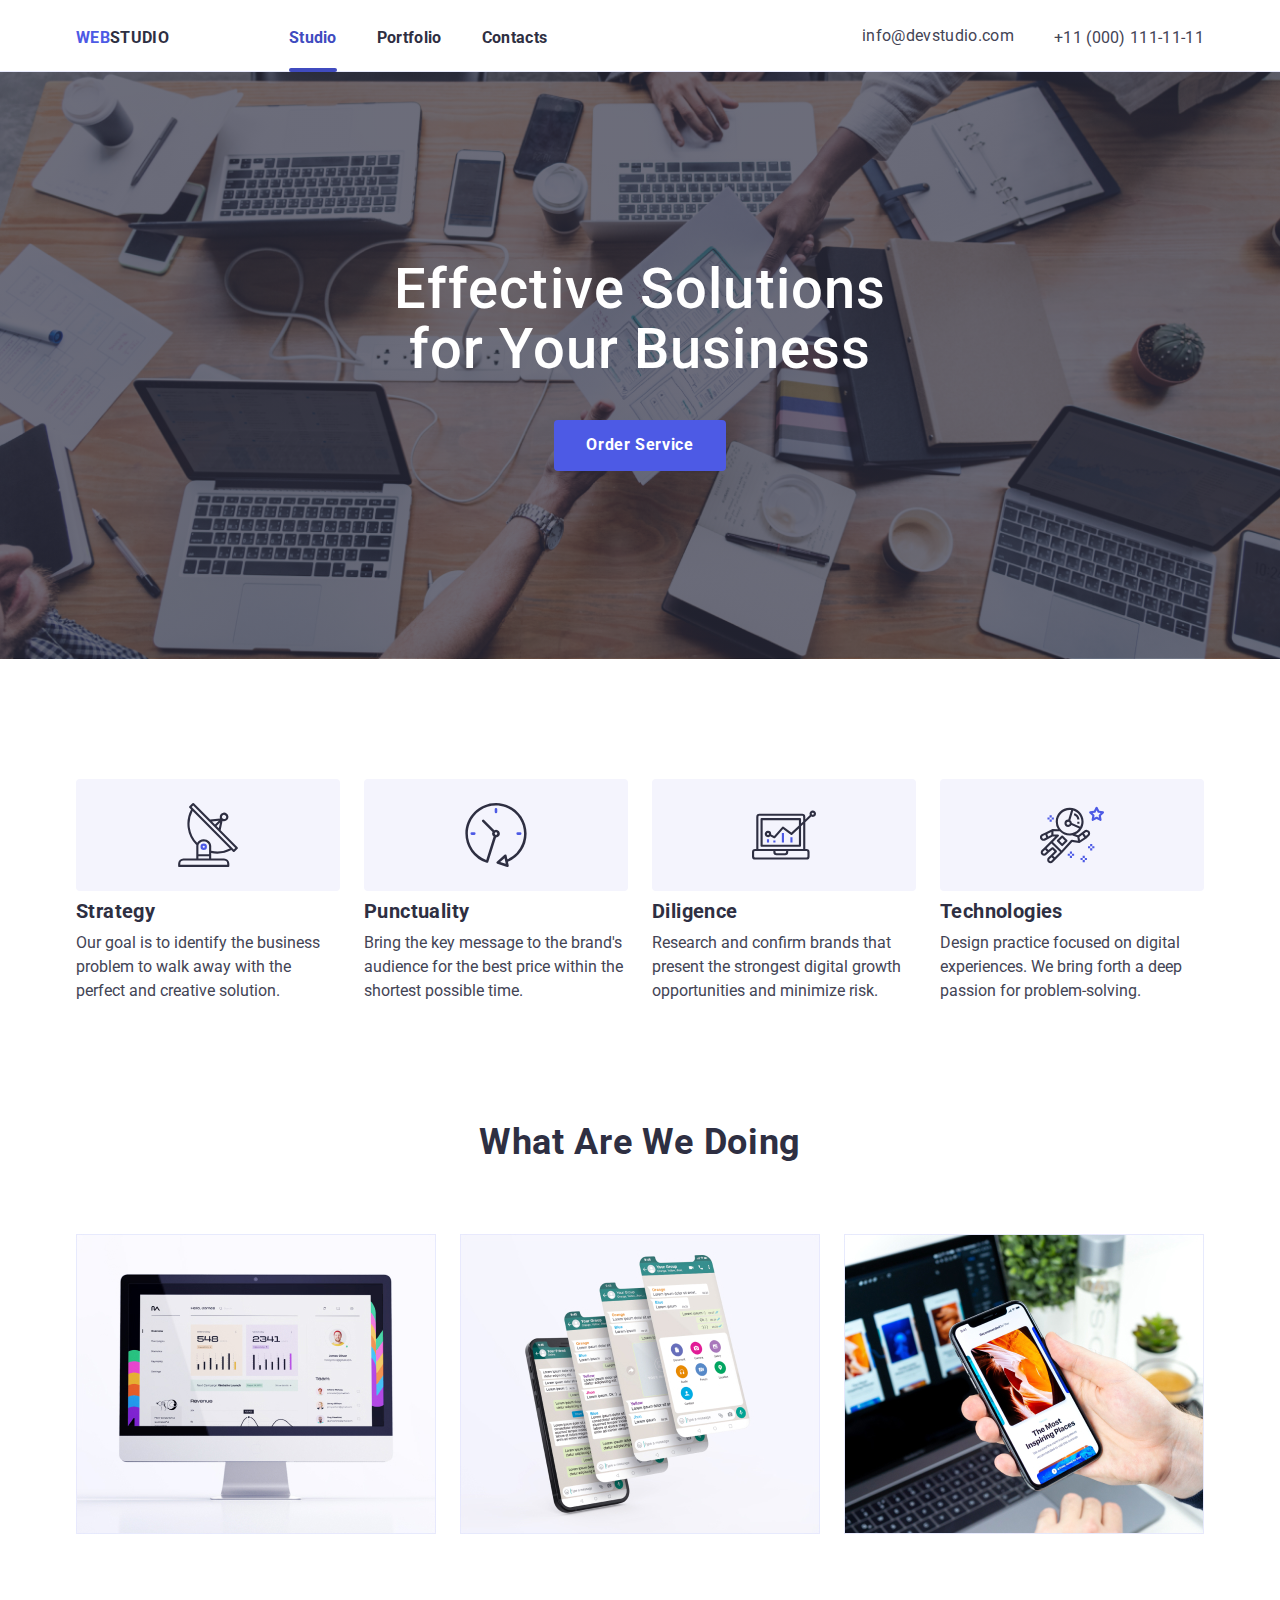
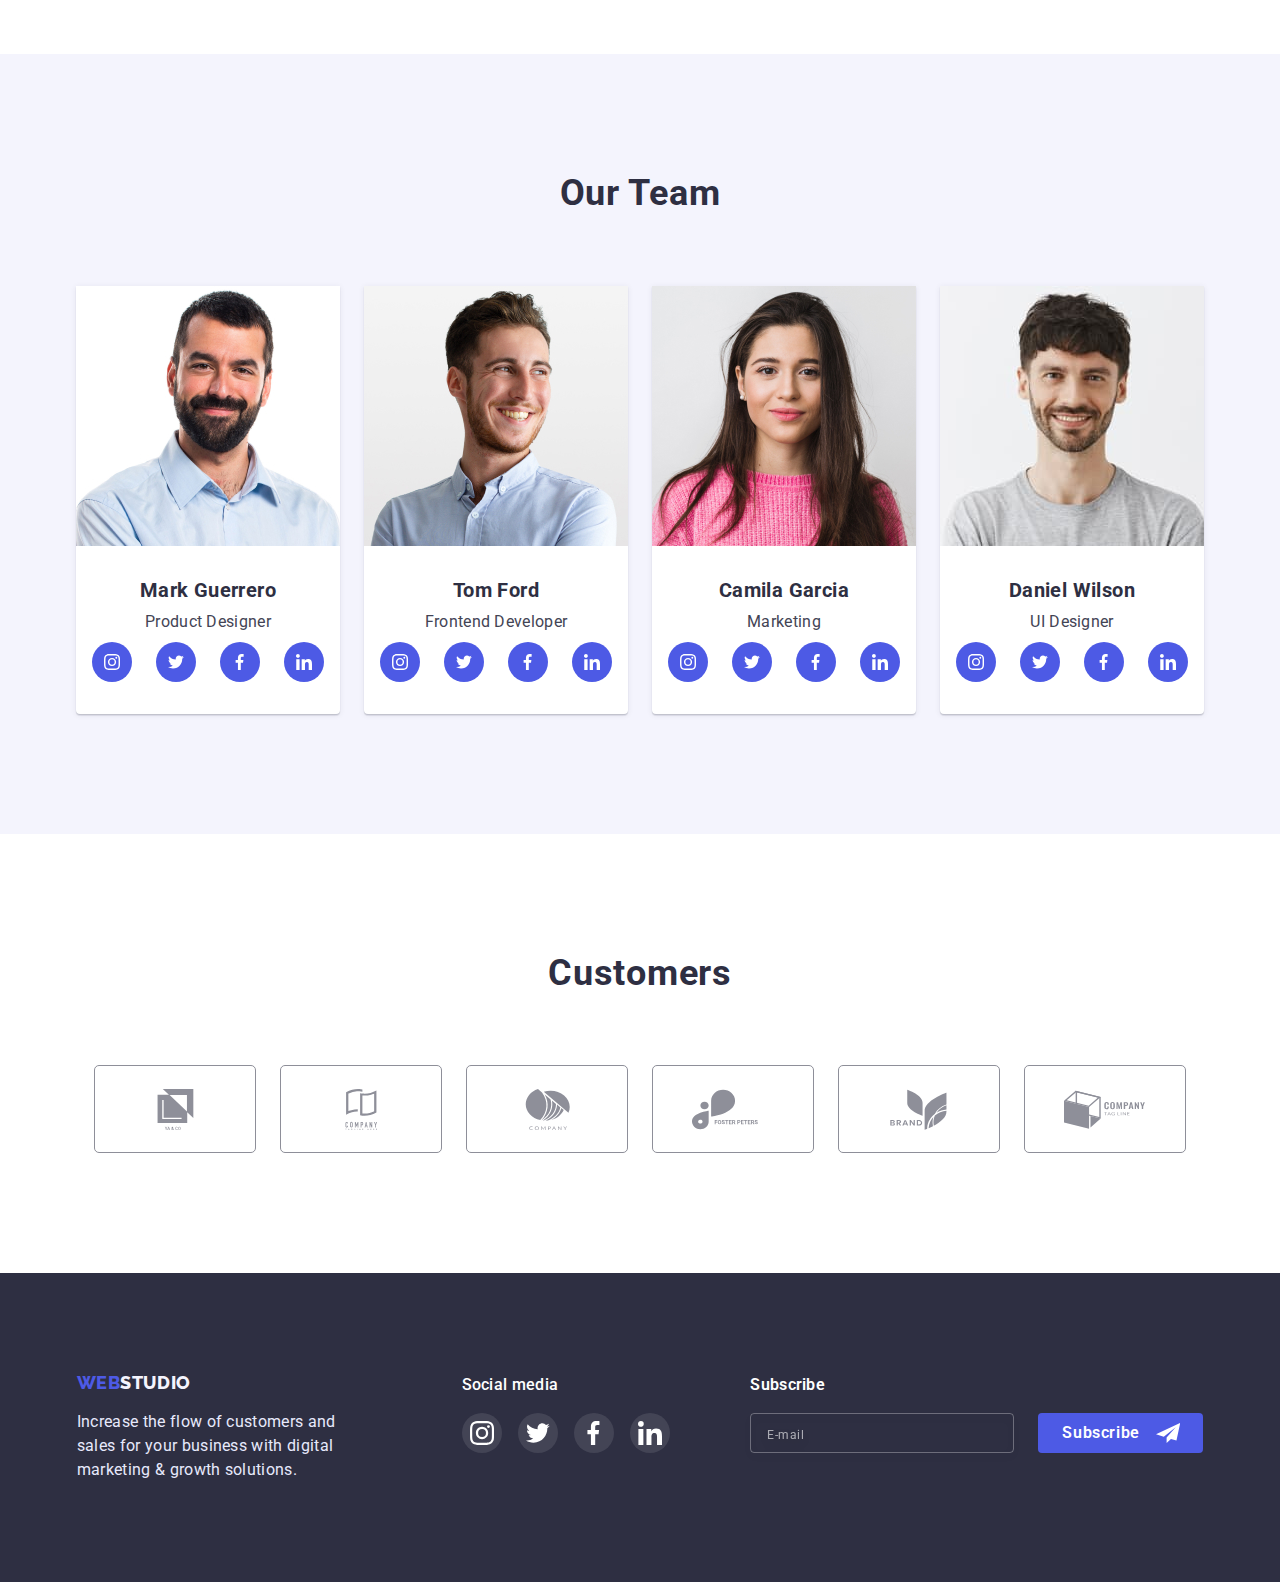
==== commit 613dd8bc: "commit" ====
--- a/index.html
+++ b/index.html
@@ -21,7 +21,6 @@
     <link rel="stylesheet" href="./css/desktop.css" />
   </head>
   <body>
-
     <header class="header">
       <div class="container">
         <nav class="header-navigation">
@@ -40,6 +39,7 @@
             </li>
           </ul>
         </nav>
+
         <ul class="header-list-contact">
           <li class="header-phone">
             <a class="header-mail" href="mailto:info@devstudio.com"
@@ -63,36 +63,35 @@
       <div class="mob-menu is-hidden" data-menu>
         <div class="menu-container container">
           <div class="mob-menu-top">
-        <button type="button" class="menu-close" data-menu-close>
-          <svg class="menu-close-icon" width="8" height="8">
-            <use href="./img/icons.svg#icon-close"></use>
-          </svg>
-        </button>
-        <nav>
-        <ul class="mob-menu-list">
-          <li class="mob-menu-item">
-            <a class="mob-menu-link current" href="./index.html">Studio</a>
-          </li>
-          <li class="mob-menu-item">
-            <a class="mob-menu-link" href="./portfolio.html">Portfolio</a>
-          </li>
-          <li class="mob-menu-items">
-            <a class="mob-menu-link" href="">Contacts</a>
-          </li>
-        </ul>
-      </nav>
-    </div>
-
-    <div class="mob-menu-bottom">
-      <a class="mob-menu-tel" href="tel:+11(000)1111111"
-      >+11 (000) 111-11-11</a
-    >
+            <button type="button" class="menu-close" data-menu-close>
+              <svg class="menu-close-icon" width="8" height="8">
+                <use href="./img/icons.svg#icon-close"></use>
+              </svg>
+            </button>
+            <nav>
+              <ul class="mob-menu-list">
+                <li class="mob-menu-item">
+                  <a class="mob-menu-link" href="./index.html">Studio</a>
+                </li>
+                <li class="mob-menu-item">
+                  <a class="mob-menu-link" href="./portfolio.html">Portfolio</a>
+                </li>
+                <li class="mob-menu-items">
+                  <a class="mob-menu-link" href="">Contacts</a>
+                </li>
+              </ul>
+            </nav>
+          </div>
+
+          <div class="mob-menu-bottom">
+            <a class="mob-menu-tel" href="tel:+11(000)1111111"
+              >+11 (000) 111-11-11</a
+            >
             <a class="mob-menu-mail" href="mailto:info@devstudio.com"
               >info@devstudio.com</a
             >
-          
-            
-            <ul class="mob-soc-list list">
+
+            <ul class="mob-soc-list m-list">
               <li class="mob-soc-item">
                 <a href="" class="mob-soc-link link">
                   <svg class="mob-soc-icon" width="24" height="24">
@@ -123,7 +122,7 @@
               </li>
             </ul>
           </div>
-      </div>
+        </div>
       </div>
     </header>
 
@@ -203,10 +202,10 @@
               <img
                 src="./img/img1/laptop.jpg"
                 alt="laptop"
-
-                srcset="./img/img1/laptop.jpg 1x,
-                ./img/imglap2x/laptop2x.jpg 2x "
-
+                srcset="
+                  ./img/img1/laptop.jpg       1x,
+                  ./img/imglap2x/laptop2x.jpg 2x
+                "
                 width="360"
                 height="300"
               />
@@ -216,10 +215,7 @@
               <img
                 src="./img/img2/phone.jpg"
                 alt="phone"
-
-                srcset="./img/img2/phone.jpg 1x, 
-                ./img/imglap2x/mess2x.jpg 2x "
-
+                srcset="./img/img2/phone.jpg 1x, ./img/imglap2x/mess2x.jpg 2x"
                 width="360"
                 height="300"
               />
@@ -229,10 +225,7 @@
               <img
                 src="./img/img3/hand.jpg"
                 alt="hand"
-
-                srcset="./img/img3/hand.jpg 1x, 
-                ./img/imglap2x/phone2x.jpg 2x "
-
+                srcset="./img/img3/hand.jpg 1x, ./img/imglap2x/phone2x.jpg 2x"
                 width="360"
                 height="300"
               />
@@ -249,10 +242,7 @@
               <img
                 src="./img/img4/img.jpg"
                 alt="Mark Guerrero"
-
-                srcset="./img/img4/img.jpg 1x, 
-                ./img/imglap2x/mark-lap2x.jpg 2x "
-
+                srcset="./img/img4/img.jpg 1x, ./img/imglap2x/mark-lap2x.jpg 2x"
                 width="264"
                 height="260"
               />
@@ -296,10 +286,7 @@
               <img
                 src="./img/img5/img.jpg"
                 alt="Tom Ford"
-
-                srcset="./img/img5/img.jpg 1x, 
-                ./img/imglap2x/tom-lap2x.jpg 2x "
-
+                srcset="./img/img5/img.jpg 1x, ./img/imglap2x/tom-lap2x.jpg 2x"
                 width="264"
                 height="260"
               />
@@ -343,10 +330,10 @@
               <img
                 src="./img/img6/img.jpg"
                 alt="Camila Garcia"
-
-                srcset="./img/img6/img.jpg 1x, 
-                ./img/imglap2x/camila-lap2x.jpg 2x "
-
+                srcset="
+                  ./img/img6/img.jpg              1x,
+                  ./img/imglap2x/camila-lap2x.jpg 2x
+                "
                 width="264"
                 height="260"
               />
@@ -390,10 +377,10 @@
               <img
                 src="./img/img7/img-2.jpg"
                 alt="daniel Wilson"
-
-                srcset="./img/img7/img.jpg 1x, 
-                ./img/imglap2x/daniel-lap2x.jpg 2x "
-
+                srcset="
+                  ./img/img7/img7-1x.jpg          1x,
+                  ./img/imglap2x/daniel-lap2x.jpg 2x
+                "
                 width="264"
                 height="260"
               />
@@ -536,22 +523,22 @@
           <p class="footer-input-paragraph">Subscribe</p>
 
           <div class="footer-btn">
-          <input
-            type="email"
-            class="online-input"
-            name="online-text"
-            placeholder="E-mail"
-            required
-          />
-
-          <button type="submit" class="online-button">
-            Subscribe
-
-            <svg class="footer-inprut-icon" width="24" height="24">
-              <use href="./img/icons.svg#icon-send"></use>
-            </svg>
-          </button>
-        </div>
+            <input
+              type="email"
+              class="online-input"
+              name="online-text"
+              placeholder="E-mail"
+              required
+            />
+
+            <button type="submit" class="online-button">
+              Subscribe
+
+              <svg class="footer-inprut-icon" width="24" height="24">
+                <use href="./img/icons.svg#icon-send"></use>
+              </svg>
+            </button>
+          </div>
         </form>
       </div>
     </footer>
@@ -647,6 +634,6 @@
       </div>
     </div>
     <script src="./js/modal.js"></script>
-    <script src=".//js/menu.js"></script>
+    <script src="./js/menu.js"></script>
   </body>
 </html>
--- a/css/styles.css
+++ b/css/styles.css
@@ -57,7 +57,6 @@
 }
 
 .link {
-  /* margin-right: 76px; */
   text-decoration: none;
 }
 
@@ -163,6 +162,8 @@
   justify-content: center;
   margin-left: auto;
   margin-bottom: 16px;
+  margin-top: 40px;
+  margin-right: 40px;
 }
 
 .mob-menu-list {
@@ -179,8 +180,10 @@
   letter-spacing: 0.02em;
   color: #2e2f42;
 }
-.mob-menu-items:hover {
-  background-color: #4d5ae5;
+
+.mob-menu-items:hover,
+.mob-menu-items:focus {
+  color: ##404bbf;
 }
 
 .mob-menu-mail {
@@ -204,9 +207,13 @@
 .mob-soc-list {
   margin-top: 48px;
   gap: 56px;
-  justify-content: space-between;
-}
-
+}
+.m-list {
+  list-style: none;
+  display: flex;
+
+  gap: 24px;
+}
 .mob-soc-item {
   height: 27px;
 }
@@ -237,11 +244,9 @@
     url(../img/imgmob/bag-mob.jpg);
   padding-top: 112px;
   padding-bottom: 112px;
-
-  /* padding-top: 188px;
-  padding-bottom: 188px; */
   background-repeat: no-repeat;
   background-position: center;
+  background-size: cover;
 }
 
 @media (min-device-pixel-ratio: 2),
@@ -260,16 +265,12 @@
   font-weight: 500;
   font-size: 29px;
   line-height: 1.11;
-  /* font-size: 56px;
-  line-height: 1.07; */
   text-align: center;
   letter-spacing: 0.02em;
   color: var(--main-color);
   margin-bottom: 72px;
-  /* margin-bottom: 48px; */
   outline: 1px;
   max-width: 318px;
-  /* max-width: 496px; */
   margin: 0 auto;
 }
 .main-button {
@@ -308,16 +309,16 @@
   display: flex;
   flex-wrap: wrap;
   justify-content: center;
-  gap: 24px;
+  row-gap: 72px;
 }
 .section-item {
-  width: 100%;
+  width: 396px;
 }
 
 .section-title {
   font-weight: 700;
-  font-size: 20px;
-  line-height: 1.2;
+  font-size: 36px;
+  line-height: calc(40 / 36);
   letter-spacing: 0.02em;
   color: var(--title-color);
   margin-bottom: 8px;
@@ -329,7 +330,6 @@
   color: var(--header-color);
   display: flex;
   margin: 0 auto;
-  margin-bottom: 72px;
 }
 .skills-icon-bg {
   background: var(--background-color);
@@ -364,8 +364,6 @@
   list-style: none;
   padding-top: 96px;
   padding-bottom: 128px;
-  /* padding-top: 120px;
-  padding-bottom: 120px; */
 }
 
 .list-item {
@@ -374,14 +372,14 @@
   box-shadow: 0px 1px 6px rgba(46, 47, 66, 0.08),
     0px 1px 1px rgba(46, 47, 66, 0.16), 0px 2px 1px rgba(46, 47, 66, 0.08);
   border-radius: 0px 0px 4px 4px;
-  width: 100%;
+  width: 260.35px;
 }
 .list-team {
   list-style: none;
   display: flex;
   flex-wrap: wrap;
   justify-content: center;
-  gap: 24px;
+  gap: 72px;
 }
 .team > .container {
   width: 294px;
@@ -448,20 +446,17 @@
 /* ------------------Customers---------------- */
 
 .customers {
-  padding-top: 84px;
-  padding-bottom: 84px;
-  /* padding-top: 120px;
-  padding-bottom: 120px; */
+  padding-top: 96px;
+  padding-bottom: 96px;
 }
 .customers-list {
   display: flex;
   flex-wrap: wrap;
-  justify-content: space-between;
-  gap: 24px;
+  row-gap: 72px;
+  column-gap: 16px;
 }
 .customers-item {
-  width: calc((100% - 30px) / 2);
-  /* width: calc((100% - 88px / 6)); */
+  width: calc((100% - 18px) / 2);
   height: 88px;
 }
 .customers-link {
@@ -491,8 +486,6 @@
   background: var(--title-color);
   padding-top: 96px;
   padding-bottom: 96px;
-  /* padding-top: 100px;
-  padding-bottom: 100px; */
   border-style: 5 px dotted;
 }
 .footer > .container {
@@ -547,7 +540,7 @@
 .footer-messenger-paragraph {
   font-weight: 500;
   font-size: 16px;
-  line-height: 24px;
+  line-height: calc(24 / 16);
   letter-spacing: 0.02em;
   color: var(--main-color);
   margin-bottom: 16px;
@@ -583,7 +576,6 @@
   justify-content: center;
   margin-left: auto;
   margin-right: auto;
-  /* margin-left: 80px; */
 }
 
 .footer-input-paragraph {
--- a/css/tablet.css
+++ b/css/tablet.css
@@ -7,18 +7,6 @@
 
   .link {
     margin-right: 120px;
-  }
-  .header-link {
-    font-weight: 700;
-    font-size: 16px;
-    line-height: 1.5;
-    letter-spacing: 0.02em;
-    color: var(--title-color);
-    display: flex;
-    align-items: center;
-    text-decoration: none;
-    transition: color 250ms linear;
-    position: relative;
   }
   .header-link.current::after {
     bottom: -18px;
@@ -91,7 +79,6 @@
     width: 768px;
   }
   .main-section {
-    padding-top: 112px;
     padding-bottom: 108px;
     background-image: linear-gradient(
         rgba(46, 47, 66, 0.7),
@@ -119,22 +106,21 @@
   }
   /* --------------Section-------------- */
 
-  .section {
-    padding-top: 96px;
-    padding-bottom: 96px;
-  }
-
   .section > .conteiner {
     width: 766px;
   }
   .section-item {
-    width: calc((100% - 30px) / 2);
+    width: calc((100% - 26px) / 2);
   }
 
   .section-title {
     text-align: left;
-  }
-
+    font-size: 20px;
+    line-height: 1.2;
+  }
+  .section-list {
+    column-gap: 24px;
+  }
   .skills-icon-bg {
     display: none;
   }
@@ -147,15 +133,19 @@
 
   /* -------------Team------------ */
   .team {
-    padding-top: 96px;
     padding-bottom: 104px;
   }
   .list-item {
-    width: calc((100% - 30px) / 2);
+    width: calc((100% - 24px) / 2);
+  }
+  .list-team {
+    column-gap: 24px;
+    row-gap: 64px;
   }
   .team > .container {
     width: 582px;
   }
+
   /* ------------Customers------------ */
   .customers {
     padding-top: 100px;
@@ -163,18 +153,16 @@
   }
 
   .customers-item {
-    width: calc((100% - 60px) / 3);
+    width: calc((100% - 231px) / 3);
+  }
+  .customers-list {
+    column-gap: 24px;
   }
 
   /* -----------Footer------------ */
-
-  .footer {
-    display: flex;
-  }
 
   .footer-content {
     margin-right: 24px;
-    gap: 24px;
   }
   .footer-link {
     display: block;
@@ -184,6 +172,9 @@
   }
   .footer-input-paragraph {
     display: block;
+  }
+  .footer-icon {
+    margin-left: 24px;
   }
   .footer-btn {
     display: flex;
@@ -192,7 +183,7 @@
     width: 264px;
   }
   .online-form {
-    margin-left: 80px;
+    margin-left: 108px;
   }
   .online-button {
     margin-left: 24px;
@@ -200,7 +191,6 @@
   .modal {
     width: 408px;
   }
-
   .check-text {
     display: flex;
   }
--- a/css/desktop.css
+++ b/css/desktop.css
@@ -1,6 +1,6 @@
 @media screen and (min-width: 1200px) {
   .container {
-    width: 1200px;
+    width: 1158px;
   }
 
   /* ----------------Header--------------- */
@@ -107,10 +107,13 @@
   .section > .conteiner {
     width: 1200px;
   }
+
   .section-item {
-    width: calc((100% - 120px) / 4);
+    width: calc((100% - 72px) / 4);
   }
-
+  .section-item:not(:last-child) {
+    margin-bottom: 0;
+  }
   .section-title {
     text-align: left;
   }
@@ -136,7 +139,7 @@
   }
   .about-list {
     list-style: none;
-    gap: 24px;
+    column-gap: 24px;
   }
 
   /* ------------Team--------------- */
@@ -146,10 +149,15 @@
     padding-bottom: 120px;
   }
   .list-item {
-    width: calc((100% - 120px) / 4);
+    width: calc((100% - 114px) / 4);
   }
+
   .team > .container {
     width: 1200px;
+  }
+
+  .list-team {
+    column-gap: 24px;
   }
 
   /* --------------Customers------------ */
@@ -160,26 +168,32 @@
   }
 
   .customers-item {
-    width: calc((100% - 150px) / 6);
+    width: calc((100% - 156px) / 6);
+  }
+
+  .customers-list {
+    column-gap: 24px;
+  }
+  /* --------------Footer------------ */
+
+  .footer {
+    padding-top: 100px;
+    padding-bottom: 100px;
+  }
+  .footer-container {
+    display: flex;
+  }
+  .footer-content {
+    max-width: 264px;
+    margin-right: auto;
+    margin-bottom: 0;
+  }
+  .online-form {
+    margin-left: 80px;
+    margin-right: auto;
+  }
+  .footer-icon {
+    margin-left: 120px;
+    margin-bottom: 0;
   }
 }
-
-/* --------------Footer------------ */
-
-.footer {
-  padding-top: 100px;
-  padding-bottom: 100px;
-}
-.footer-container {
-  display: flex;
-}
-.footer-content {
-  max-width: 264px;
-}
-.footer-paragraph {
-  font-size: 16px;
-  line-height: 1.5;
-  letter-spacing: 0.02em;
-  color: var(--paragraph-color);
-  width: 264px;
-}
